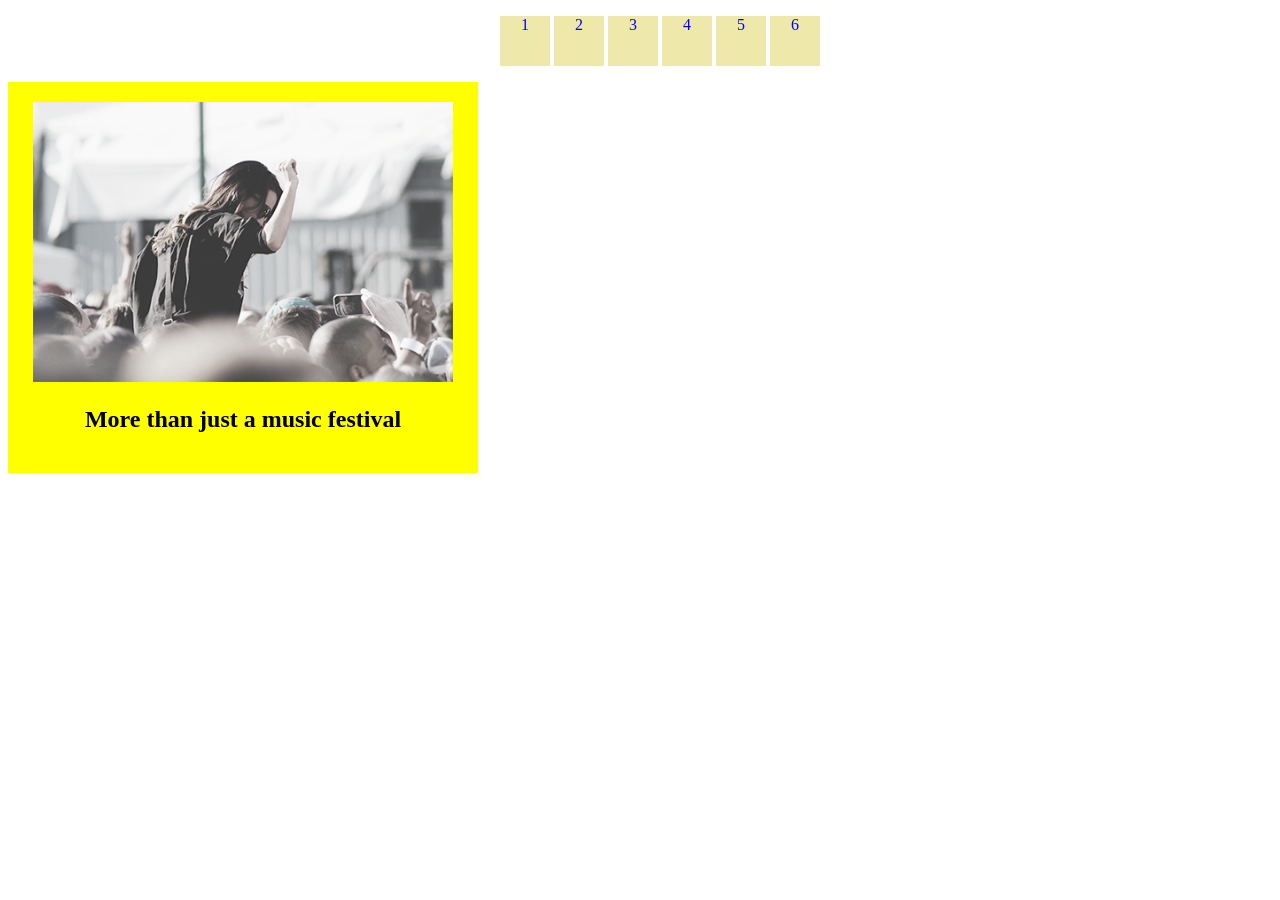
==== hw-03/index.html @ b39e93be "started module-03 additional task" ====
<!DOCTYPE html>
<html lang="en">
<head>
    <meta charset="UTF-8">
    <meta name="viewport" content="width=device-width, initial-scale=1.0">
    <meta http-equiv="X-UA-Compatible" content="ie=edge">
    <link rel="stylesheet" href="css/style.css">
    <title>Module-3 Additional task</title>
</head>
<body>
    <header>
        <nav>
            <ul class="menu">
                <li class="menu-item">1</li>
                <li class="menu-item">2</li>
                <li class="menu-item">3</li>
                <li class="menu-item">4</li>
                <li class="menu-item">5</li>
                <li class="menu-item">6</li>
            </ul>
        </nav>
    </header>    
</body>

<article class="main-article">
    <img src="img/dancing-girl.png" alt="it's a dancing girl" width="420">
    <h2>More than just a music festival</h2>
</article>

</html>
---- hw-03/css/style.css ----
.menu {
    text-align: center;
    }

.menu-item {
    display: inline-block;
    width: 50px;
    height: 50px;
    background-color: palegoldenrod;
    color: blue;
        }
        
.menu-item:hover {
background-color: red;
        }

.main-article {
    box-sizing: border-box;
    display: inline-block;
    text-align: center;
    width: 470px;
    padding: 20px;
    background-color: yellow;
}
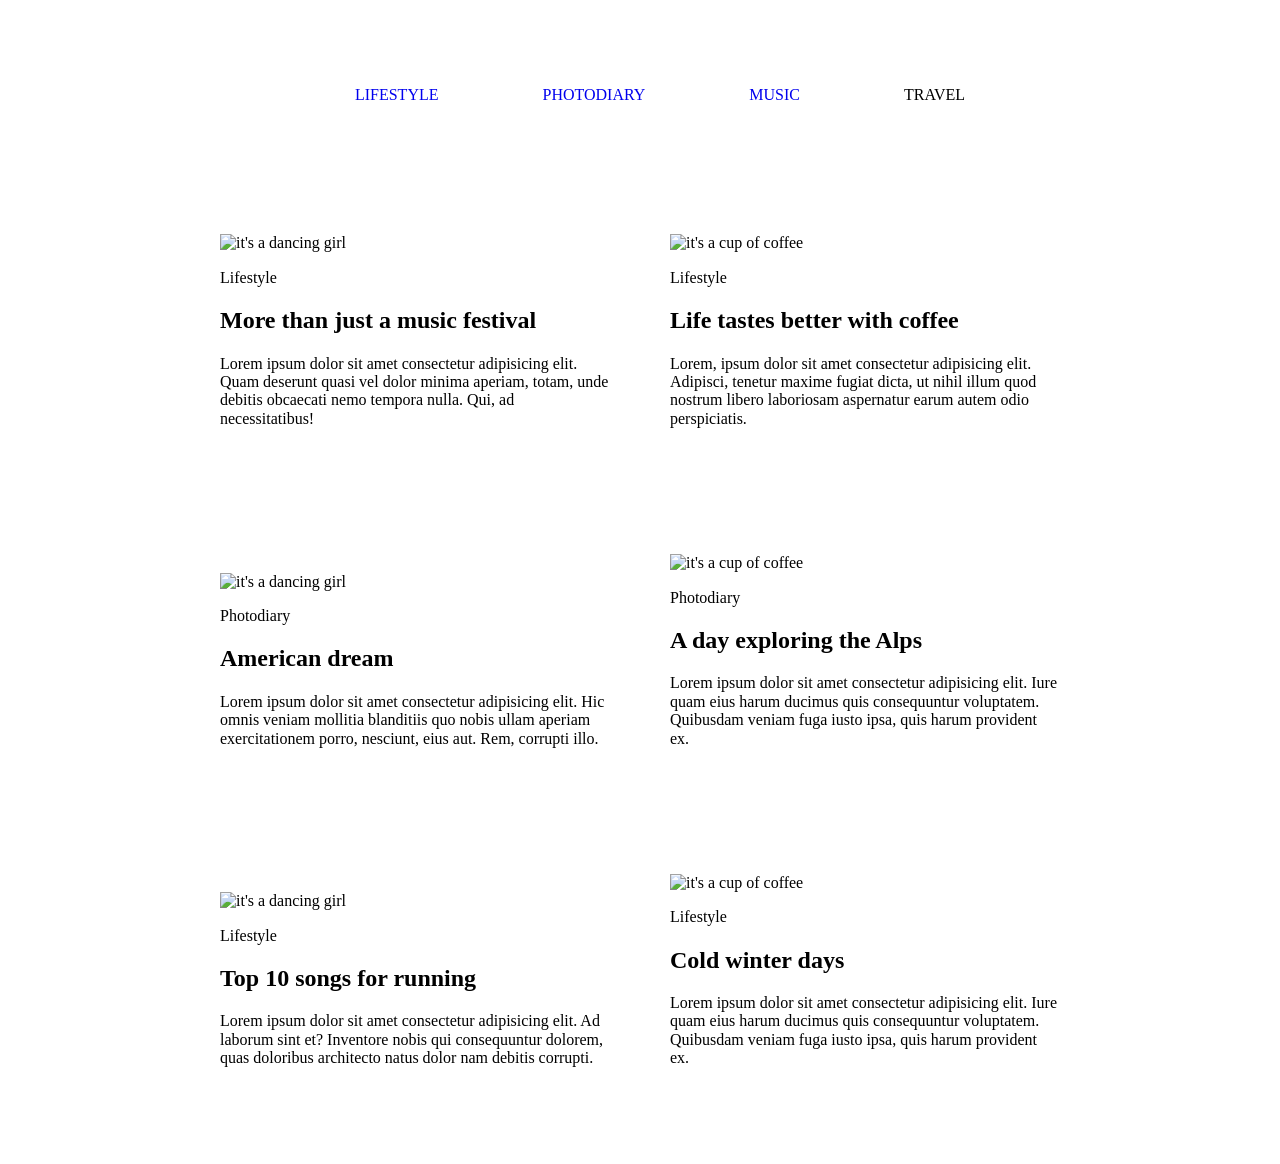
==== commit 0c3bb82d: "module 3 homework almost done" ====
--- a/hw-03/index.html
+++ b/hw-03/index.html
@@ -1,30 +1,82 @@
 <!DOCTYPE html>
 <html lang="en">
+
 <head>
     <meta charset="UTF-8">
     <meta name="viewport" content="width=device-width, initial-scale=1.0">
     <meta http-equiv="X-UA-Compatible" content="ie=edge">
+    <link rel="stylesheet" href="css/normalize.css">
     <link rel="stylesheet" href="css/style.css">
-    <title>Module-3 Additional task</title>
+    <title>Module-3 Homework</title>
 </head>
+
 <body>
     <header>
-        <nav>
+        <nav class="top-menu">
             <ul class="menu">
-                <li class="menu-item">1</li>
-                <li class="menu-item">2</li>
-                <li class="menu-item">3</li>
-                <li class="menu-item">4</li>
-                <li class="menu-item">5</li>
-                <li class="menu-item">6</li>
+                <li class="menu-item"><a href="#first-row">lifestyle</a></li>
+                <li class="menu-item"><a href="#second-row">photodiary</a></li>
+                <li class="menu-item"><a href="#third-row">music</a></li>
+                <li class="menu-item">travel</li>
             </ul>
         </nav>
-    </header>    
+    </header>
+    <main>
+        <section id="first-row">
+            <div class="container">
+                <div class="article">
+                    <img src="/img/dancing-girl.png" alt="it's a dancing girl">
+                    <p>Lifestyle</p>
+                    <h2>More than just a music festival</h2>
+                    <p>Lorem ipsum dolor sit amet consectetur adipisicing elit. Quam deserunt quasi vel dolor minima
+                        aperiam, totam, unde debitis obcaecati nemo tempora nulla. Qui, ad necessitatibus!</p>
+                </div>
+                <div class="article">
+                    <img src="/img/coffee.jpg" alt="it's a cup of coffee">
+                    <p>Lifestyle</p>
+                    <h2>Life tastes better with coffee</h2>
+                    <p>Lorem, ipsum dolor sit amet consectetur adipisicing elit. Adipisci, tenetur maxime fugiat dicta,
+                        ut nihil illum quod nostrum libero laboriosam aspernatur earum autem odio perspiciatis.</p>
+                </div>
+            </div>
+        </section>
+        <section id="second-row">
+            <div class="container">
+                <div class="article">
+                    <img src="/img/two-girls.jpg" alt="it's a dancing girl">
+                    <p>Photodiary</p>
+                    <h2>American dream</h2>
+                    <p>Lorem ipsum dolor sit amet consectetur adipisicing elit. Hic omnis veniam mollitia blanditiis
+                        quo nobis ullam aperiam exercitationem porro, nesciunt, eius aut. Rem, corrupti illo.</p>
+                </div>
+                <div class="article">
+                    <img src="/img/jacket-man.jpg" alt="it's a cup of coffee">
+                    <p>Photodiary</p>
+                    <h2>A day exploring the Alps</h2>
+                    <p>Lorem ipsum dolor sit amet consectetur adipisicing elit. Iure quam eius harum ducimus quis
+                        consequuntur voluptatem. Quibusdam veniam fuga iusto ipsa, quis harum provident ex.</p>
+                </div>
+            </div>
+        </section>
+        <section id="third-row">
+            <div class="container">
+                <div class="article">
+                    <img src="/img/road-girl.png" alt="it's a dancing girl">
+                    <p>Lifestyle</p>
+                    <h2>Top 10 songs for running</h2>
+                    <p>Lorem ipsum dolor sit amet consectetur adipisicing elit. Ad laborum sint et? Inventore nobis qui
+                        consequuntur dolorem, quas doloribus architecto natus dolor nam debitis corrupti.</p>
+                </div>
+                <div class="article">
+                    <img src="/img/winter-road.png" alt="it's a cup of coffee">
+                    <p>Lifestyle</p>
+                    <h2>Cold winter days</h2>
+                    <p>Lorem ipsum dolor sit amet consectetur adipisicing elit. Iure quam eius harum ducimus quis
+                        consequuntur voluptatem. Quibusdam veniam fuga iusto ipsa, quis harum provident ex.</p>
+                </div>
+            </div>
+        </section>
+    </main>
 </body>
 
-<article class="main-article">
-    <img src="img/dancing-girl.png" alt="it's a dancing girl" width="420">
-    <h2>More than just a music festival</h2>
-</article>
-
 </html>
--- a/hw-03/css/style.css
+++ b/hw-03/css/style.css
@@ -1,25 +1,56 @@
+* {
+    box-sizing: border-box;
+}
+
+@font-face {
+    font-family: Playfair;
+    src: url(/fonts/PlayfairDisplay-Regular.ttf)
+}
+
+p,
+li,
+h2 {
+    font-family: Playfair;
+}
 
 .menu {
     text-align: center;
-    }
+    padding-top: 20px;
+}
+
+.menu li {
+    padding: 50px;
+    text-transform: uppercase;
+}
 
 .menu-item {
     display: inline-block;
-    width: 50px;
-    height: 50px;
-    background-color: palegoldenrod;
-    color: blue;
-        }
-        
+}
+
+a {
+    text-decoration: none;
+    }
+
 .menu-item:hover {
-background-color: red;
-        }
+    background-color: grey;
+}
 
-.main-article {
-    box-sizing: border-box;
+section {
+    margin: 50px 150px 50px 150px;
+}
+
+.container {
+    width: 900px;
+    margin: 0 auto;
+}
+
+.article {
+    padding: 30px;
     display: inline-block;
-    text-align: center;
-    width: 470px;
-    padding: 20px;
-    background-color: yellow;
+    width: 50%;
+    margin-right: -4px;
 }
+
+.article img {
+    width: 100%;
+}
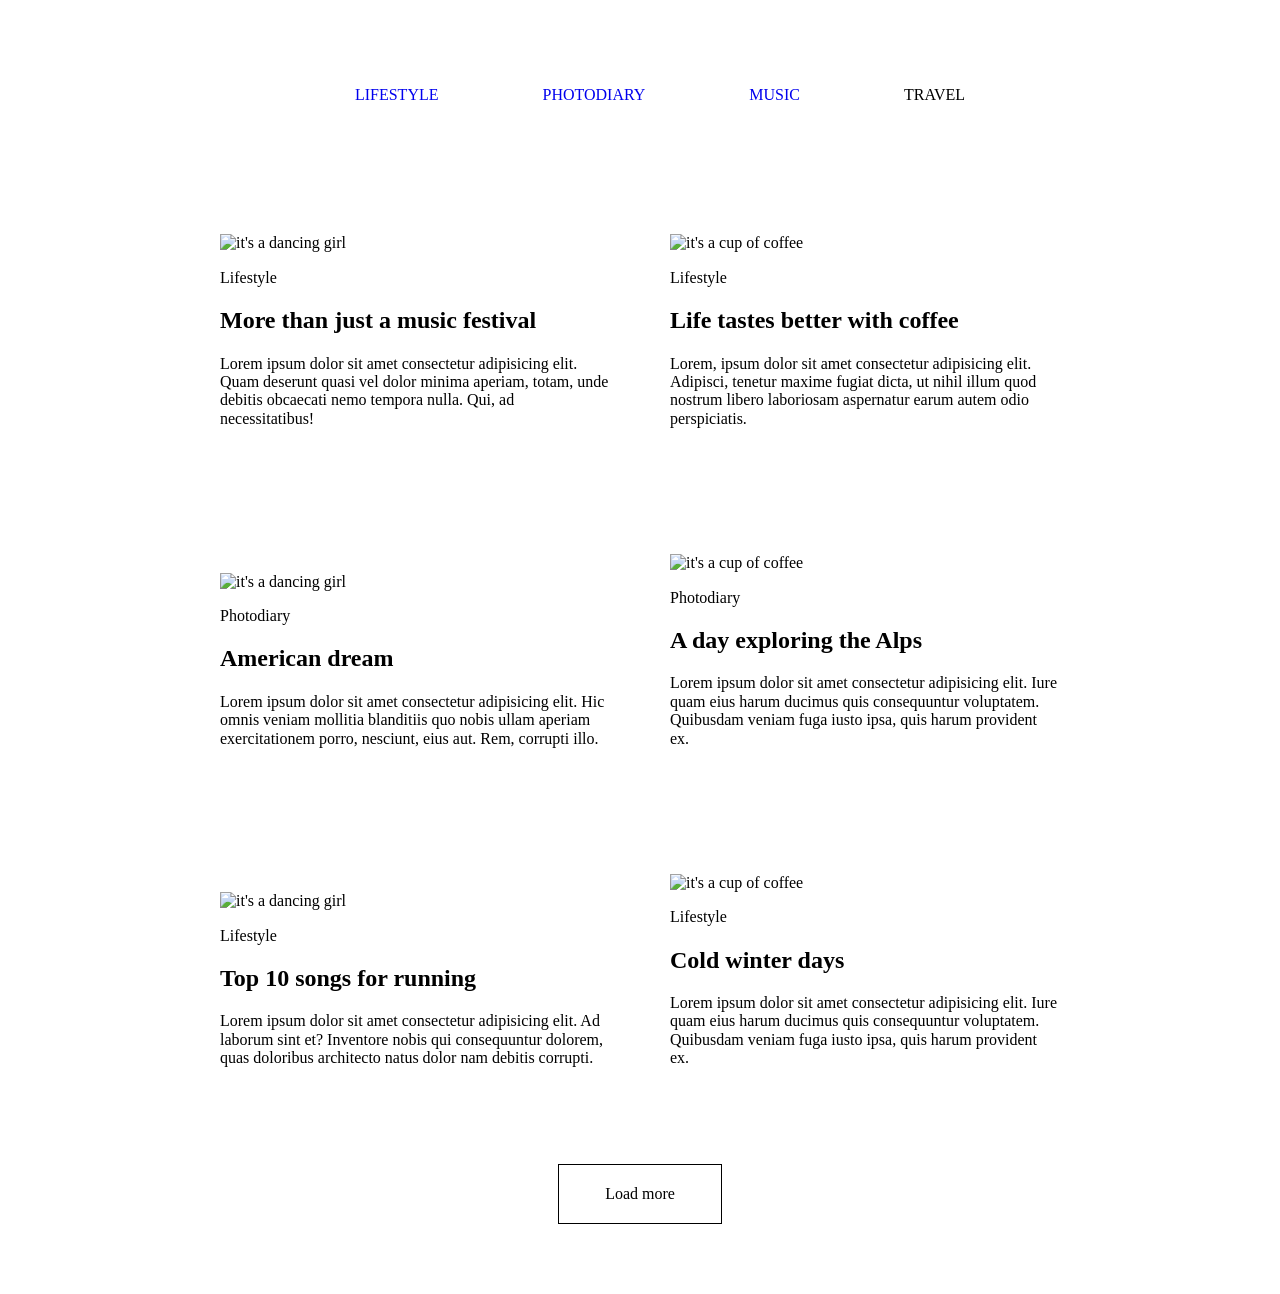
==== commit df6daf2c: "completed module-3 homework" ====
--- a/hw-03/index.html
+++ b/hw-03/index.html
@@ -14,15 +14,15 @@
     <header>
         <nav class="top-menu">
             <ul class="menu">
-                <li class="menu-item"><a href="#first-row">lifestyle</a></li>
-                <li class="menu-item"><a href="#second-row">photodiary</a></li>
-                <li class="menu-item"><a href="#third-row">music</a></li>
+                <li class="menu-item"><a href="#lifestyle">lifestyle</a></li>
+                <li class="menu-item"><a href="#photodiary">photodiary</a></li>
+                <li class="menu-item"><a href="#music">music</a></li>
                 <li class="menu-item">travel</li>
             </ul>
         </nav>
     </header>
     <main>
-        <section id="first-row">
+        <section id="lifestyle">
             <div class="container">
                 <div class="article">
                     <img src="/img/dancing-girl.png" alt="it's a dancing girl">
@@ -40,7 +40,7 @@
                 </div>
             </div>
         </section>
-        <section id="second-row">
+        <section id="photodiary">
             <div class="container">
                 <div class="article">
                     <img src="/img/two-girls.jpg" alt="it's a dancing girl">
@@ -58,7 +58,7 @@
                 </div>
             </div>
         </section>
-        <section id="third-row">
+        <section id="music">
             <div class="container">
                 <div class="article">
                     <img src="/img/road-girl.png" alt="it's a dancing girl">
@@ -76,6 +76,9 @@
                 </div>
             </div>
         </section>
+        <div class="load-more">
+            <a href="#" class="button1">Load more</a>
+        </div>
     </main>
 </body>
 
--- a/hw-03/css/style.css
+++ b/hw-03/css/style.css
@@ -9,7 +9,8 @@
 
 p,
 li,
-h2 {
+h2,
+a {
     font-family: Playfair;
 }
 
@@ -29,7 +30,11 @@
 
 a {
     text-decoration: none;
-    }
+}
+
+a:active {
+    color: lightskyblue;
+}
 
 .menu-item:hover {
     background-color: grey;
@@ -53,4 +58,25 @@
 
 .article img {
     width: 100%;
+}
+
+
+.load-more {
+    text-align: center;
+    margin-bottom: 70px;
+}
+
+.button1 {
+    display: inline-block;
+    color: rgb(0, 0, 0);
+    text-align: center;
+    width: 164px;
+    height: 60px;
+    border: 1px solid black;
+    padding: 20px 10px;
+}
+
+.button1:hover {
+    color: blue;
+    background-color: #FFFFFF;
 }
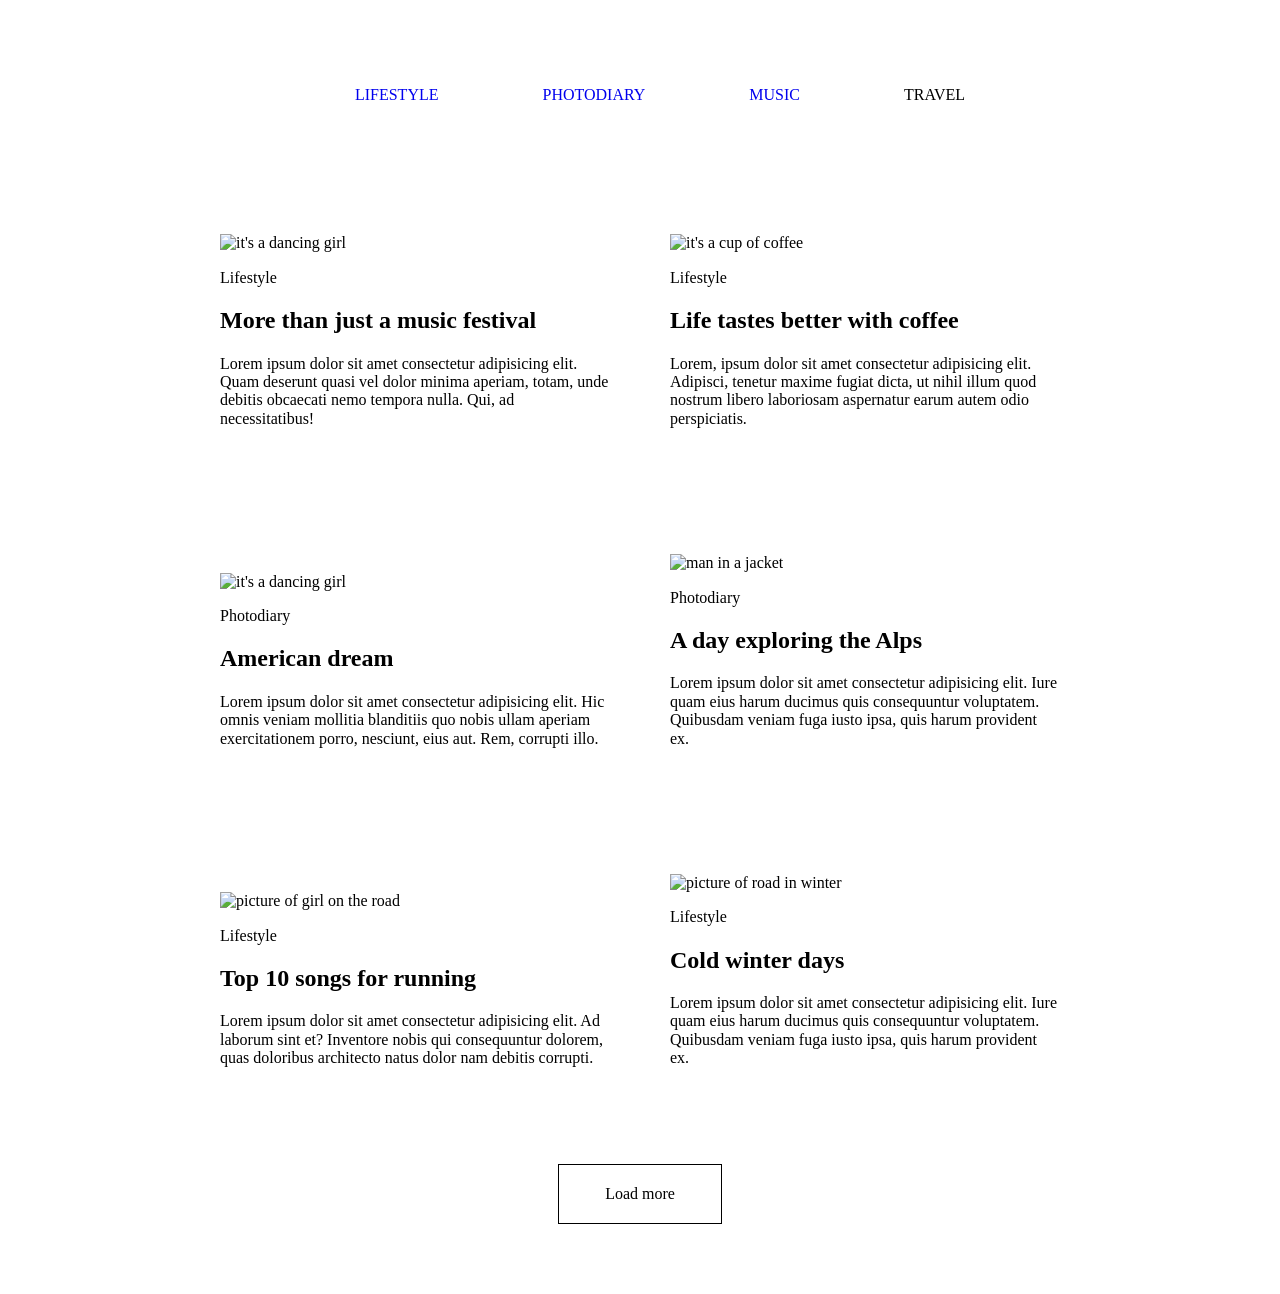
==== commit 4a5021ef: "completed module-3 homework 2 attempt" ====
--- a/hw-03/index.html
+++ b/hw-03/index.html
@@ -50,7 +50,7 @@
                         quo nobis ullam aperiam exercitationem porro, nesciunt, eius aut. Rem, corrupti illo.</p>
                 </div>
                 <div class="article">
-                    <img src="/img/jacket-man.jpg" alt="it's a cup of coffee">
+                    <img src="/img/jacket-man.jpg" alt="man in a jacket">
                     <p>Photodiary</p>
                     <h2>A day exploring the Alps</h2>
                     <p>Lorem ipsum dolor sit amet consectetur adipisicing elit. Iure quam eius harum ducimus quis
@@ -61,14 +61,14 @@
         <section id="music">
             <div class="container">
                 <div class="article">
-                    <img src="/img/road-girl.png" alt="it's a dancing girl">
+                    <img src="/img/road-girl.png" alt="picture of girl on the road">
                     <p>Lifestyle</p>
                     <h2>Top 10 songs for running</h2>
                     <p>Lorem ipsum dolor sit amet consectetur adipisicing elit. Ad laborum sint et? Inventore nobis qui
                         consequuntur dolorem, quas doloribus architecto natus dolor nam debitis corrupti.</p>
                 </div>
                 <div class="article">
-                    <img src="/img/winter-road.png" alt="it's a cup of coffee">
+                    <img src="/img/winter-road.png" alt="picture of road in winter">
                     <p>Lifestyle</p>
                     <h2>Cold winter days</h2>
                     <p>Lorem ipsum dolor sit amet consectetur adipisicing elit. Iure quam eius harum ducimus quis
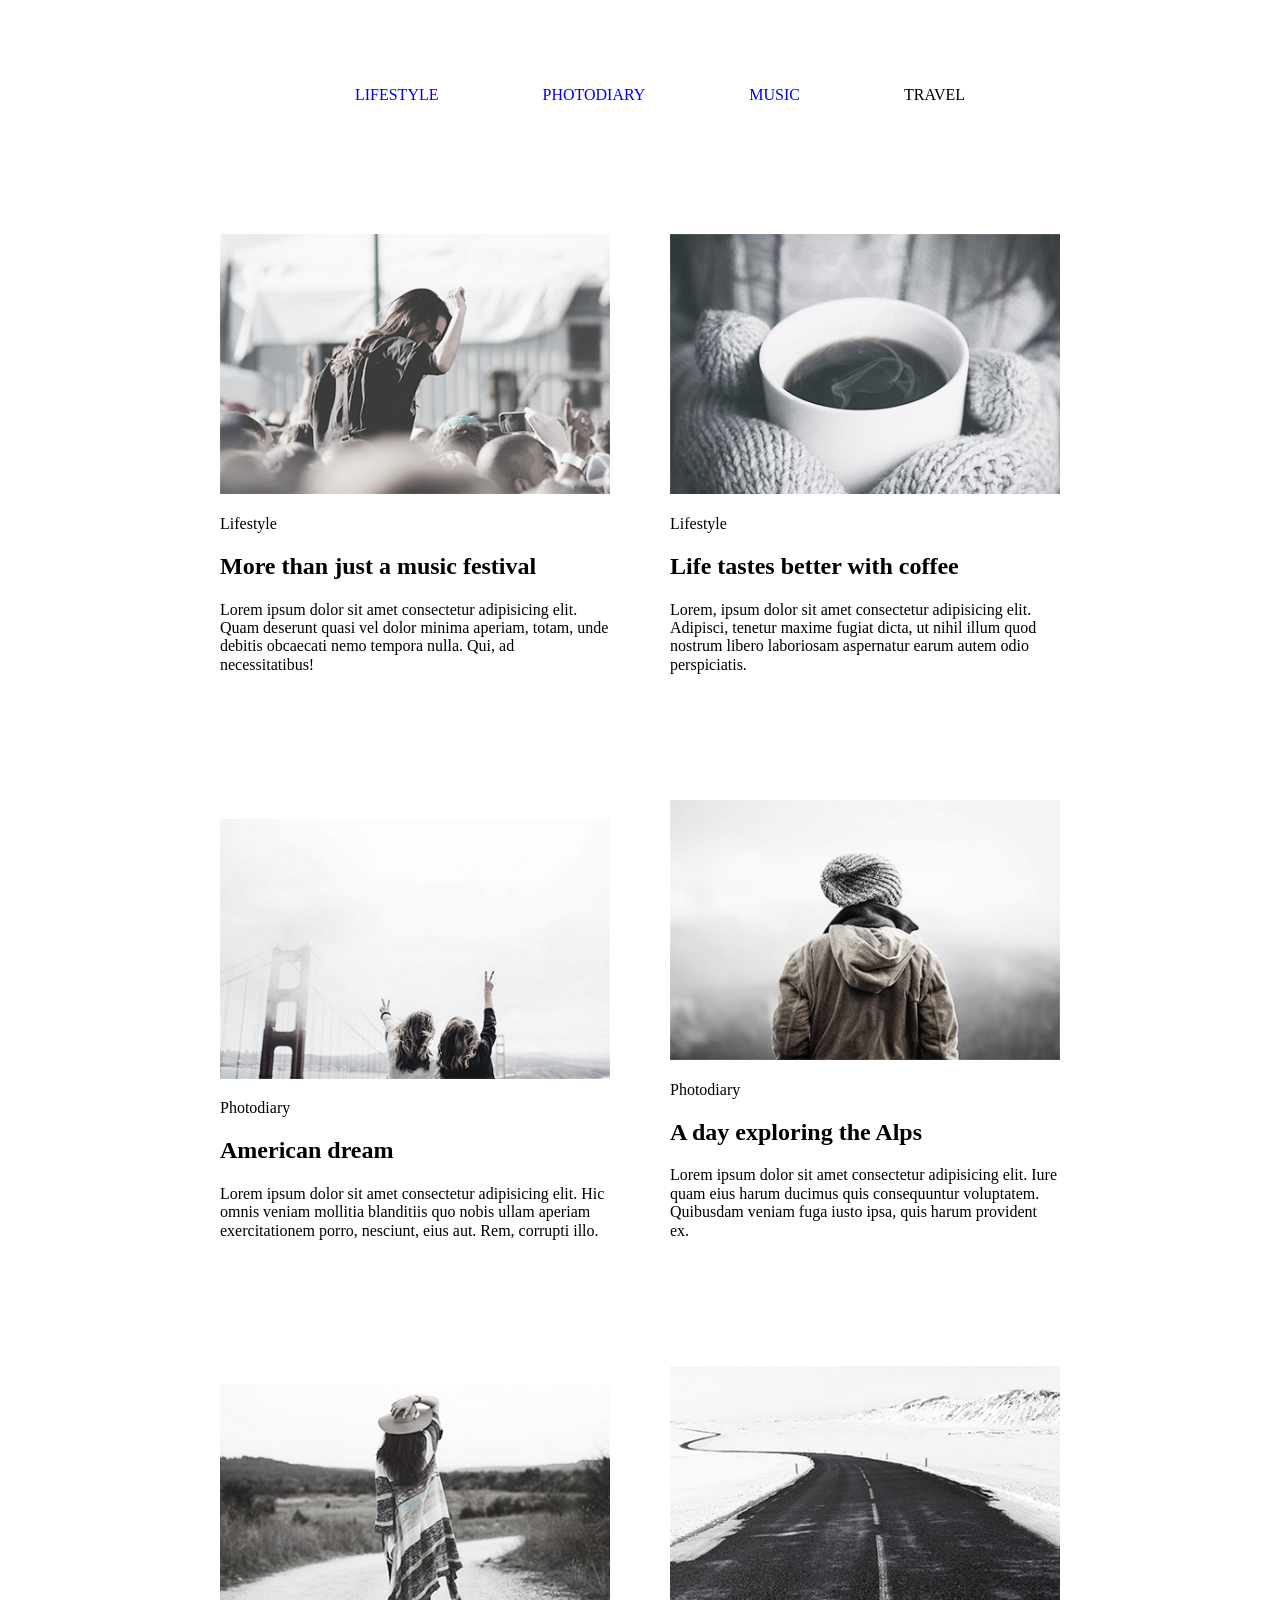
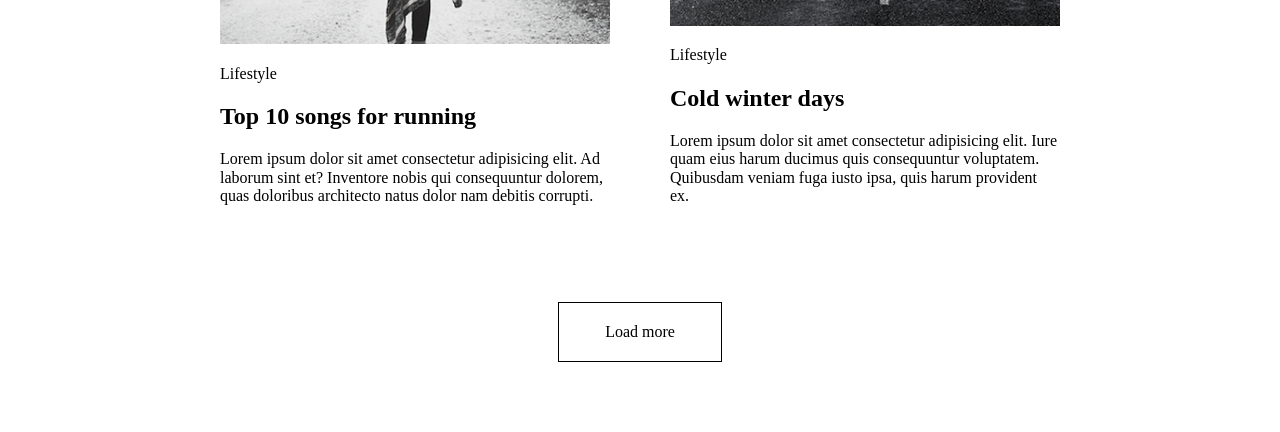
==== commit 8730be24: "completed module-3 homework 3 attempt" ====
--- a/hw-03/index.html
+++ b/hw-03/index.html
@@ -25,14 +25,14 @@
         <section id="lifestyle">
             <div class="container">
                 <div class="article">
-                    <img src="/img/dancing-girl.png" alt="it's a dancing girl">
+                    <img src="./img/dancing-girl.png" alt="it's a dancing girl">
                     <p>Lifestyle</p>
                     <h2>More than just a music festival</h2>
                     <p>Lorem ipsum dolor sit amet consectetur adipisicing elit. Quam deserunt quasi vel dolor minima
                         aperiam, totam, unde debitis obcaecati nemo tempora nulla. Qui, ad necessitatibus!</p>
                 </div>
                 <div class="article">
-                    <img src="/img/coffee.jpg" alt="it's a cup of coffee">
+                    <img src="./img/coffee.jpg" alt="it's a cup of coffee">
                     <p>Lifestyle</p>
                     <h2>Life tastes better with coffee</h2>
                     <p>Lorem, ipsum dolor sit amet consectetur adipisicing elit. Adipisci, tenetur maxime fugiat dicta,
@@ -43,14 +43,14 @@
         <section id="photodiary">
             <div class="container">
                 <div class="article">
-                    <img src="/img/two-girls.jpg" alt="it's a dancing girl">
+                    <img src="./img/two-girls.jpg" alt="it's a dancing girl">
                     <p>Photodiary</p>
                     <h2>American dream</h2>
                     <p>Lorem ipsum dolor sit amet consectetur adipisicing elit. Hic omnis veniam mollitia blanditiis
                         quo nobis ullam aperiam exercitationem porro, nesciunt, eius aut. Rem, corrupti illo.</p>
                 </div>
                 <div class="article">
-                    <img src="/img/jacket-man.jpg" alt="man in a jacket">
+                    <img src="./img/jacket-man.jpg" alt="man in a jacket">
                     <p>Photodiary</p>
                     <h2>A day exploring the Alps</h2>
                     <p>Lorem ipsum dolor sit amet consectetur adipisicing elit. Iure quam eius harum ducimus quis
@@ -61,14 +61,14 @@
         <section id="music">
             <div class="container">
                 <div class="article">
-                    <img src="/img/road-girl.png" alt="picture of girl on the road">
+                    <img src="./img/road-girl.png" alt="picture of girl on the road">
                     <p>Lifestyle</p>
                     <h2>Top 10 songs for running</h2>
                     <p>Lorem ipsum dolor sit amet consectetur adipisicing elit. Ad laborum sint et? Inventore nobis qui
                         consequuntur dolorem, quas doloribus architecto natus dolor nam debitis corrupti.</p>
                 </div>
                 <div class="article">
-                    <img src="/img/winter-road.png" alt="picture of road in winter">
+                    <img src="./img/winter-road.png" alt="picture of road in winter">
                     <p>Lifestyle</p>
                     <h2>Cold winter days</h2>
                     <p>Lorem ipsum dolor sit amet consectetur adipisicing elit. Iure quam eius harum ducimus quis
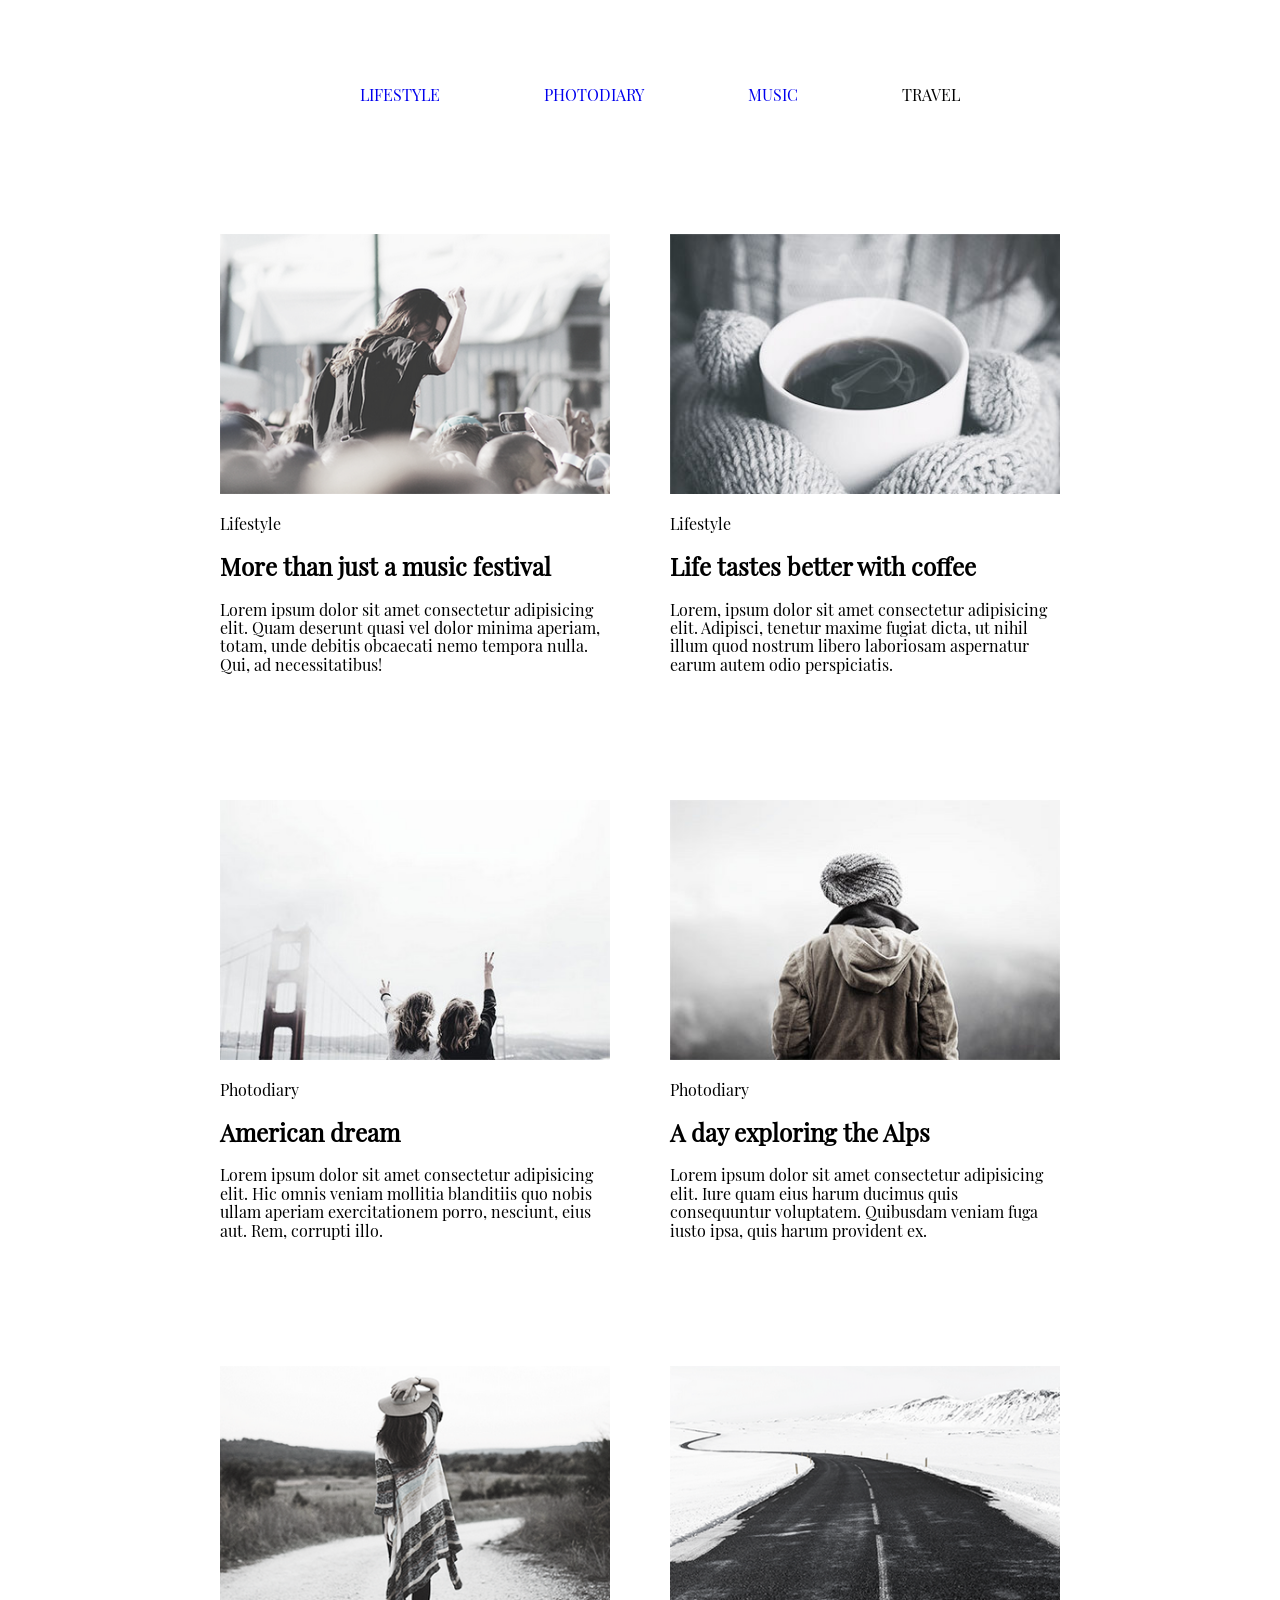
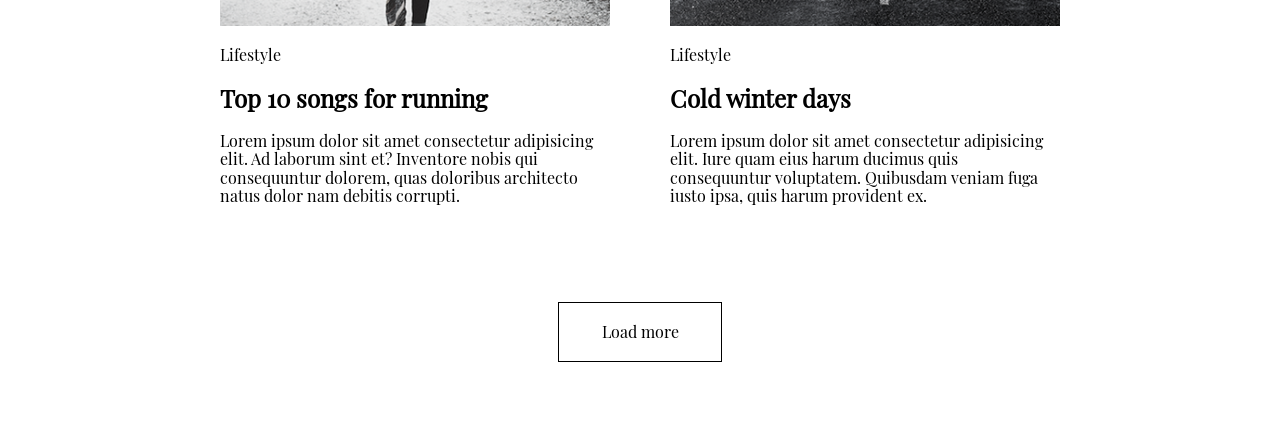
==== commit b9ff1e2b: "completed module-3 homework 4 attempt" ====
--- a/hw-03/index.html
+++ b/hw-03/index.html
@@ -5,8 +5,8 @@
     <meta charset="UTF-8">
     <meta name="viewport" content="width=device-width, initial-scale=1.0">
     <meta http-equiv="X-UA-Compatible" content="ie=edge">
-    <link rel="stylesheet" href="css/normalize.css">
-    <link rel="stylesheet" href="css/style.css">
+    <link rel="stylesheet" href="./css/normalize.css">
+    <link rel="stylesheet" href="./css/style.css">
     <title>Module-3 Homework</title>
 </head>
 
--- a/hw-03/css/style.css
+++ b/hw-03/css/style.css
@@ -4,7 +4,7 @@
 
 @font-face {
     font-family: Playfair;
-    src: url(/fonts/PlayfairDisplay-Regular.ttf)
+    src: url(../fonts/PlayfairDisplay-Regular.ttf)
 }
 
 p,
